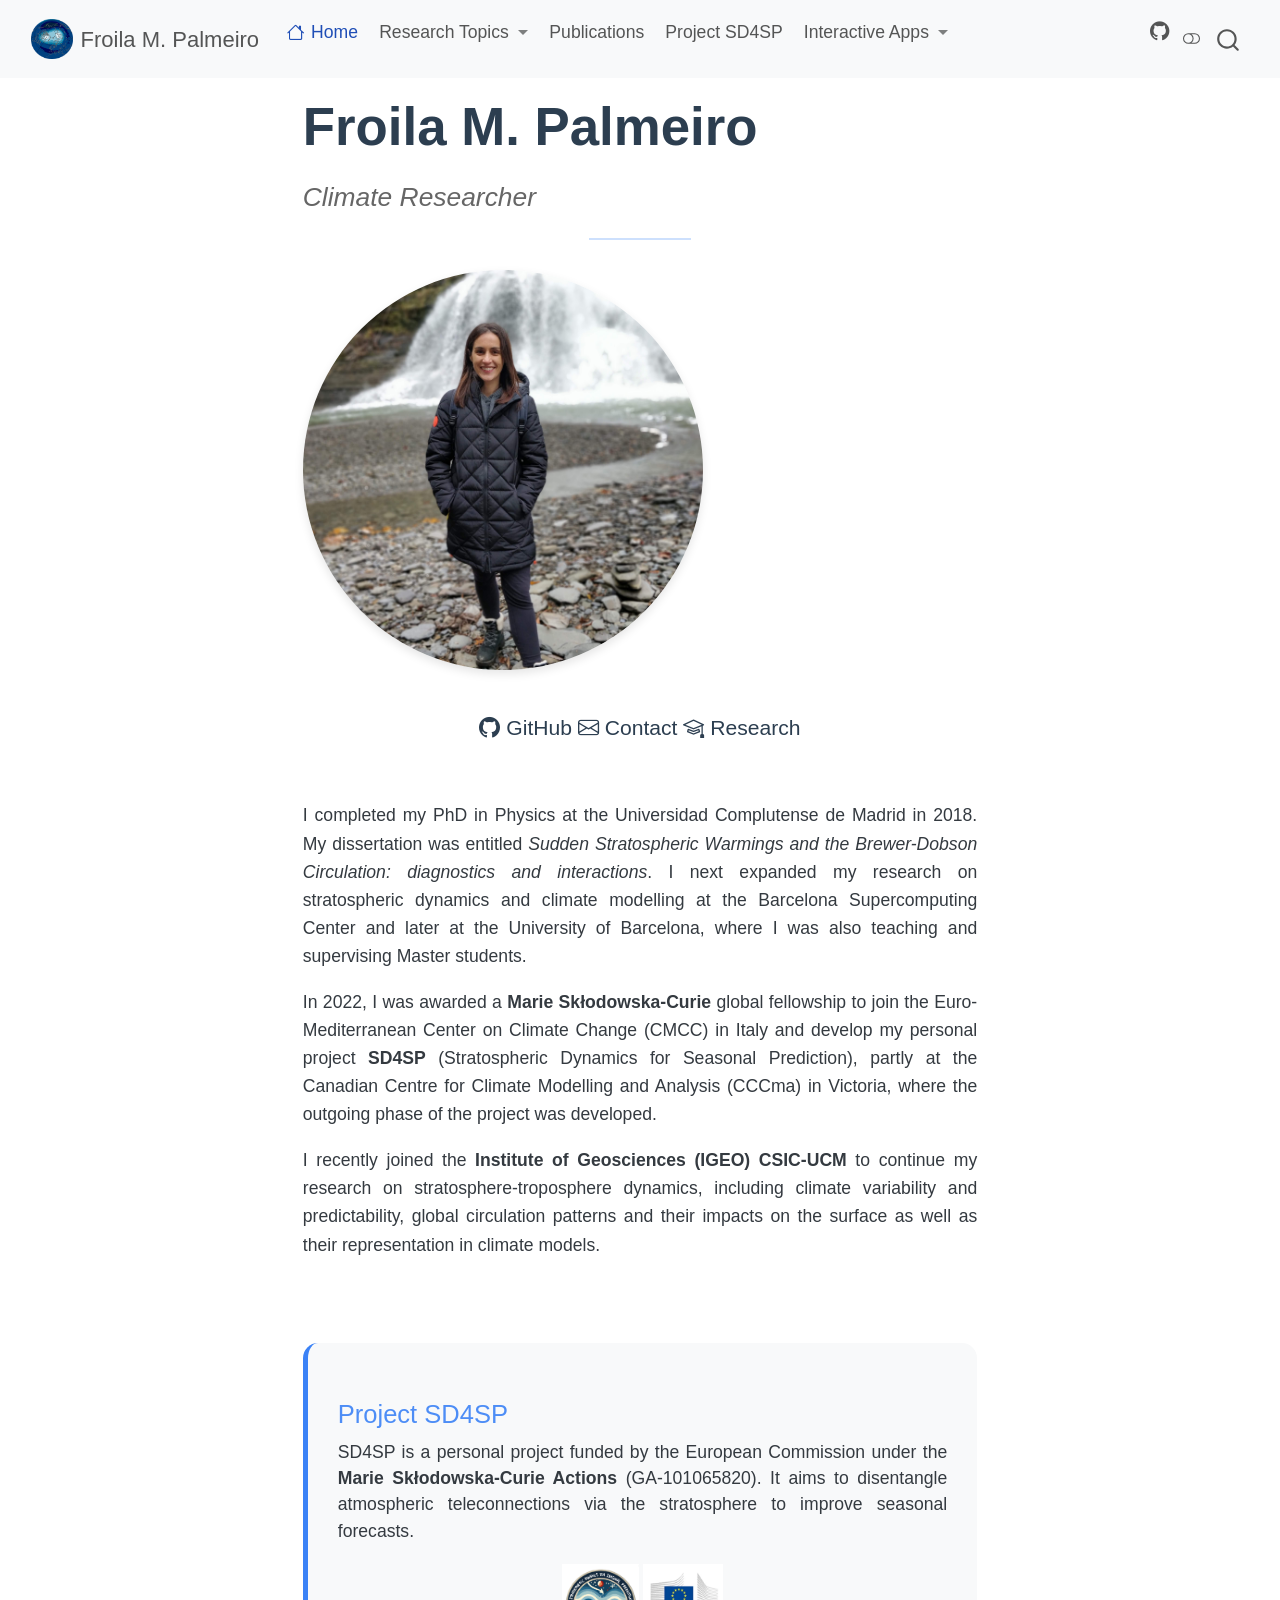
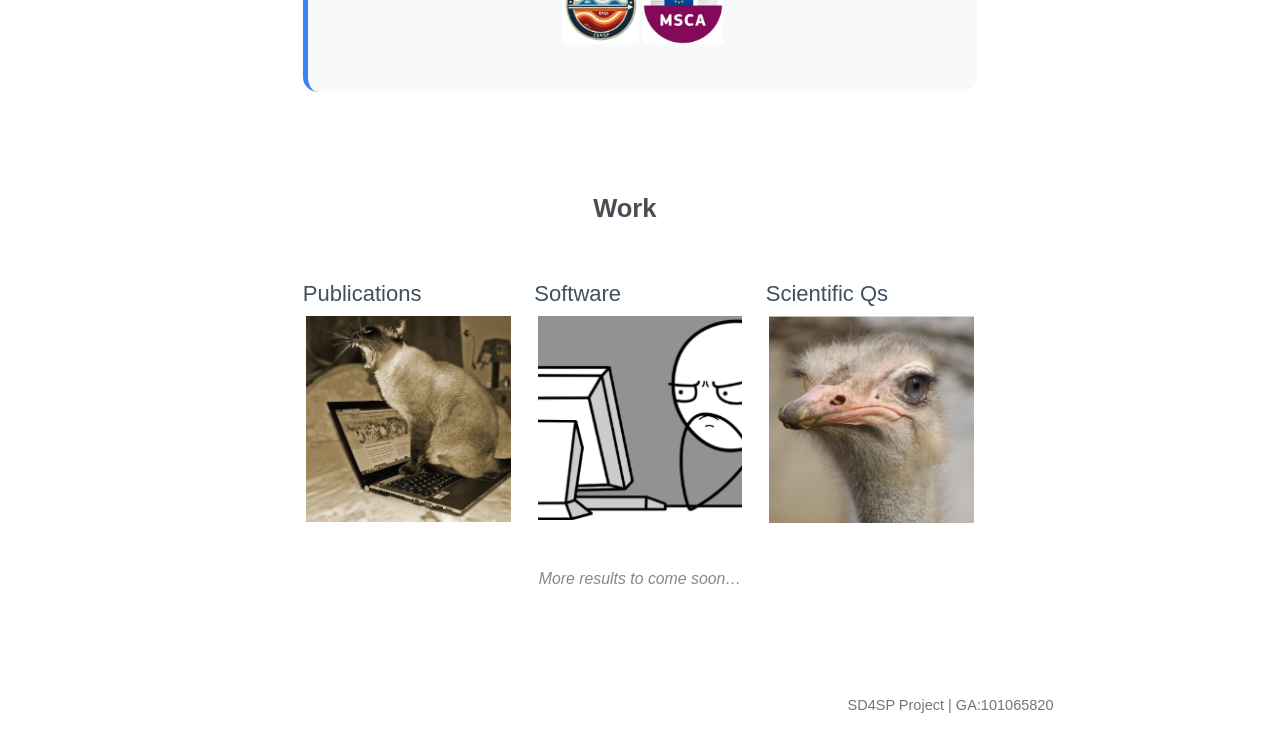
==== index.html @ 410af7b5 "Built site for gh-pages" ====
<!DOCTYPE html>
<html xmlns="http://www.w3.org/1999/xhtml" lang="en" xml:lang="en"><head>

<meta charset="utf-8">
<meta name="generator" content="quarto-1.9.38">

<meta name="viewport" content="width=device-width, initial-scale=1.0, user-scalable=yes">


<title>Froila M. Palmeiro</title>
<style>
/* Default styles provided by pandoc.
** See https://pandoc.org/MANUAL.html#variables-for-html for config info.
*/
code{white-space: pre-wrap;}
span.smallcaps{font-variant: small-caps;}
div.columns{display: flex; gap: min(4vw, 1.5em);}
div.column{flex: auto; overflow-x: auto;}
div.hanging-indent{margin-left: 1.5em; text-indent: -1.5em;}
ul.task-list{list-style: none;}
ul.task-list li input[type="checkbox"] {
  width: 0.8em;
  margin: 0 0.8em 0.2em -1em; /* quarto-specific, see https://github.com/quarto-dev/quarto-cli/issues/4556 */ 
  vertical-align: middle;
}
</style>


<script src="site_libs/quarto-nav/quarto-nav.js"></script>
<script src="site_libs/quarto-nav/headroom.min.js"></script>
<script src="site_libs/clipboard/clipboard.min.js"></script>
<script src="site_libs/quarto-search/autocomplete.umd.js"></script>
<script src="site_libs/quarto-search/fuse.min.js"></script>
<script src="site_libs/quarto-search/quarto-search.js"></script>
<meta name="quarto:offset" content="./">
<script src="site_libs/quarto-html/quarto.js" type="module"></script>
<script src="site_libs/quarto-html/tabsets/tabsets.js" type="module"></script>
<script src="site_libs/quarto-html/popper.min.js"></script>
<script src="site_libs/quarto-html/tippy.umd.min.js"></script>
<script src="site_libs/quarto-html/anchor.min.js"></script>
<link href="site_libs/quarto-html/tippy.css" rel="stylesheet">
<link href="site_libs/quarto-html/quarto-syntax-highlighting-15634bcf2e68342d4ad2dfa704d543f6.css" rel="stylesheet" class="quarto-color-scheme" id="quarto-text-highlighting-styles">
<link href="site_libs/quarto-html/quarto-syntax-highlighting-dark-0a6b7249c26820e032cb0bd839ff02b1.css" rel="stylesheet" class="quarto-color-scheme quarto-color-alternate" id="quarto-text-highlighting-styles">
<link href="site_libs/quarto-html/quarto-syntax-highlighting-15634bcf2e68342d4ad2dfa704d543f6.css" rel="stylesheet" class="quarto-color-scheme-extra" id="quarto-text-highlighting-styles">
<script src="site_libs/bootstrap/bootstrap.min.js"></script>
<link href="site_libs/bootstrap/bootstrap-icons.css" rel="stylesheet">
<link href="site_libs/bootstrap/bootstrap-0a70f3b49c31cb08801c06754d9631f3.min.css" rel="stylesheet" append-hash="true" class="quarto-color-scheme" id="quarto-bootstrap" data-mode="light">
<link href="site_libs/bootstrap/bootstrap-dark-a2f8dac74f9dfc78e15fa5d719e41140.min.css" rel="stylesheet" append-hash="true" class="quarto-color-scheme quarto-color-alternate" id="quarto-bootstrap" data-mode="dark">
<link href="site_libs/bootstrap/bootstrap-0a70f3b49c31cb08801c06754d9631f3.min.css" rel="stylesheet" append-hash="true" class="quarto-color-scheme-extra" id="quarto-bootstrap" data-mode="light">
<script id="quarto-search-options" type="application/json">{
  "location": "navbar",
  "copy-button": false,
  "collapse-after": 3,
  "panel-placement": "end",
  "type": "overlay",
  "limit": 50,
  "keyboard-shortcut": [
    "f",
    "/",
    "s"
  ],
  "show-item-context": false,
  "language": {
    "search-no-results-text": "No results",
    "search-matching-documents-text": "matching documents",
    "search-copy-link-title": "Copy link to search",
    "search-hide-matches-text": "Hide additional matches",
    "search-more-match-text": "more match in this document",
    "search-more-matches-text": "more matches in this document",
    "search-clear-button-title": "Clear",
    "search-text-placeholder": "",
    "search-detached-cancel-button-title": "Cancel",
    "search-submit-button-title": "Submit",
    "search-label": "Search"
  }
}</script>
<style>html{ scroll-behavior: smooth; }</style>


<link rel="stylesheet" href="styles.css">
</head>

<body class="floating nav-fixed quarto-light"><script id="quarto-html-before-body" type="application/javascript">
    const toggleBodyColorMode = (bsSheetEl) => {
      const mode = bsSheetEl.getAttribute("data-mode");
      const bodyEl = window.document.querySelector("body");
      if (mode === "dark") {
        bodyEl.classList.add("quarto-dark");
        bodyEl.classList.remove("quarto-light");
      } else {
        bodyEl.classList.add("quarto-light");
        bodyEl.classList.remove("quarto-dark");
      }
    }
    const toggleBodyColorPrimary = () => {
      const bsSheetEl = window.document.querySelector("link#quarto-bootstrap:not([rel=disabled-stylesheet])");
      if (bsSheetEl) {
        toggleBodyColorMode(bsSheetEl);
      }
    }
    const setColorSchemeToggle = (alternate) => {
      const toggles = window.document.querySelectorAll('.quarto-color-scheme-toggle');
      for (let i=0; i < toggles.length; i++) {
        const toggle = toggles[i];
        if (toggle) {
          if (alternate) {
            toggle.classList.add("alternate");
          } else {
            toggle.classList.remove("alternate");
          }
        }
      }
    };
    const toggleColorMode = (alternate) => {
      // Switch the stylesheets
      const primaryStylesheets = window.document.querySelectorAll('link.quarto-color-scheme:not(.quarto-color-alternate)');
      const alternateStylesheets = window.document.querySelectorAll('link.quarto-color-scheme.quarto-color-alternate');
      manageTransitions('#quarto-margin-sidebar .nav-link', false);
      if (alternate) {
        // note: dark is layered on light, we don't disable primary!
        enableStylesheet(alternateStylesheets);
        for (const sheetNode of alternateStylesheets) {
          if (sheetNode.id === "quarto-bootstrap") {
            toggleBodyColorMode(sheetNode);
          }
        }
      } else {
        disableStylesheet(alternateStylesheets);
        enableStylesheet(primaryStylesheets)
        toggleBodyColorPrimary();
      }
      manageTransitions('#quarto-margin-sidebar .nav-link', true);
      // Switch the toggles
      setColorSchemeToggle(alternate)
      // Hack to workaround the fact that safari doesn't
      // properly recolor the scrollbar when toggling (#1455)
      if (navigator.userAgent.indexOf('Safari') > 0 && navigator.userAgent.indexOf('Chrome') == -1) {
        manageTransitions("body", false);
        window.scrollTo(0, 1);
        setTimeout(() => {
          window.scrollTo(0, 0);
          manageTransitions("body", true);
        }, 40);
      }
    }
    const disableStylesheet = (stylesheets) => {
      for (let i=0; i < stylesheets.length; i++) {
        const stylesheet = stylesheets[i];
        stylesheet.rel = 'disabled-stylesheet';
      }
    }
    const enableStylesheet = (stylesheets) => {
      for (let i=0; i < stylesheets.length; i++) {
        const stylesheet = stylesheets[i];
        if(stylesheet.rel !== 'stylesheet') { // for Chrome, which will still FOUC without this check
          stylesheet.rel = 'stylesheet';
        }
      }
    }
    const manageTransitions = (selector, allowTransitions) => {
      const els = window.document.querySelectorAll(selector);
      for (let i=0; i < els.length; i++) {
        const el = els[i];
        if (allowTransitions) {
          el.classList.remove('notransition');
        } else {
          el.classList.add('notransition');
        }
      }
    }
    const isFileUrl = () => {
      return window.location.protocol === 'file:';
    }
    const hasAlternateSentinel = () => {
      let styleSentinel = getColorSchemeSentinel();
      if (styleSentinel !== null) {
        return styleSentinel === "alternate";
      } else {
        return false;
      }
    }
    const setStyleSentinel = (alternate) => {
      const value = alternate ? "alternate" : "default";
      if (!isFileUrl()) {
        window.localStorage.setItem("quarto-color-scheme", value);
      } else {
        localAlternateSentinel = value;
      }
    }
    const getColorSchemeSentinel = () => {
      if (!isFileUrl()) {
        const storageValue = window.localStorage.getItem("quarto-color-scheme");
        return storageValue != null ? storageValue : localAlternateSentinel;
      } else {
        return localAlternateSentinel;
      }
    }
    const toggleGiscusIfUsed = (isAlternate, darkModeDefault) => {
      const baseTheme = document.querySelector('#giscus-base-theme')?.value ?? 'light';
      const alternateTheme = document.querySelector('#giscus-alt-theme')?.value ?? 'dark';
      let newTheme = '';
      if(authorPrefersDark) {
        newTheme = isAlternate ? baseTheme : alternateTheme;
      } else {
        newTheme = isAlternate ? alternateTheme : baseTheme;
      }
      const changeGiscusTheme = () => {
        // From: https://github.com/giscus/giscus/issues/336
        const sendMessage = (message) => {
          const iframe = document.querySelector('iframe.giscus-frame');
          if (!iframe) return;
          iframe.contentWindow.postMessage({ giscus: message }, 'https://giscus.app');
        }
        sendMessage({
          setConfig: {
            theme: newTheme
          }
        });
      }
      const isGiscussLoaded = window.document.querySelector('iframe.giscus-frame') !== null;
      if (isGiscussLoaded) {
        changeGiscusTheme();
      }
    };
    const authorPrefersDark = false;
    const darkModeDefault = authorPrefersDark;
      document.querySelector('link#quarto-text-highlighting-styles.quarto-color-scheme-extra').rel = 'disabled-stylesheet';
      document.querySelector('link#quarto-bootstrap.quarto-color-scheme-extra').rel = 'disabled-stylesheet';
    let localAlternateSentinel = darkModeDefault ? 'alternate' : 'default';
    // Dark / light mode switch
    window.quartoToggleColorScheme = () => {
      // Read the current dark / light value
      let toAlternate = !hasAlternateSentinel();
      toggleColorMode(toAlternate);
      setStyleSentinel(toAlternate);
      toggleGiscusIfUsed(toAlternate, darkModeDefault);
      window.dispatchEvent(new Event('resize'));
    };
    // Switch to dark mode if need be
    if (hasAlternateSentinel()) {
      toggleColorMode(true);
    } else {
      toggleColorMode(false);
    }
  </script>

<div id="quarto-search-results"></div>
  <header id="quarto-header" class="headroom fixed-top">
    <nav class="navbar navbar-expand-lg " data-bs-theme="dark">
      <div class="navbar-container container-fluid">
      <div class="navbar-brand-container mx-auto">
    <a href="./index.html" class="navbar-brand navbar-brand-logo">
    <img src="./ssw.png" alt="" class="navbar-logo light-content">
    <img src="./ssw.png" alt="" class="navbar-logo dark-content">
    </a>
    <a class="navbar-brand" href="./index.html">
    <span class="navbar-title">Froila M. Palmeiro</span>
    </a>
  </div>
            <div id="quarto-search" class="" title="Search"></div>
          <button class="navbar-toggler" type="button" data-bs-toggle="collapse" data-bs-target="#navbarCollapse" aria-controls="navbarCollapse" role="menu" aria-expanded="false" aria-label="Toggle navigation" onclick="if (window.quartoToggleHeadroom) { window.quartoToggleHeadroom(); }">
  <span class="navbar-toggler-icon"></span>
</button>
          <div class="collapse navbar-collapse" id="navbarCollapse">
            <ul class="navbar-nav navbar-nav-scroll me-auto">
  <li class="nav-item">
    <a class="nav-link active" href="./index.html" aria-current="page"> <i class="bi bi-house" role="img">
</i> 
<span class="menu-text">Home</span></a>
  </li>  
  <li class="nav-item dropdown ">
    <a class="nav-link dropdown-toggle" href="#" id="nav-menu-research-topics" role="link" data-bs-toggle="dropdown" aria-expanded="false">
 <span class="menu-text">Research Topics</span>
    </a>
    <ul class="dropdown-menu" aria-labelledby="nav-menu-research-topics">    
        <li>
    <a class="dropdown-item" href="./stratospheric_variability.html">
 <span class="dropdown-text">Stratospheric Variability</span></a>
  </li>  
        <li>
    <a class="dropdown-item" href="./nae.html">
 <span class="dropdown-text">NAE</span></a>
  </li>  
        <li>
    <a class="dropdown-item" href="./enso.html">
 <span class="dropdown-text">ENSO</span></a>
  </li>  
        <li>
    <a class="dropdown-item" href="./app.html">
 <span class="dropdown-text">QBO</span></a>
  </li>  
    </ul>
  </li>
  <li class="nav-item">
    <a class="nav-link" href="./publications.html"> 
<span class="menu-text">Publications</span></a>
  </li>  
  <li class="nav-item">
    <a class="nav-link" href="./sd4sp_project.html"> 
<span class="menu-text">Project SD4SP</span></a>
  </li>  
  <li class="nav-item dropdown ">
    <a class="nav-link dropdown-toggle" href="#" id="nav-menu-interactive-apps" role="link" data-bs-toggle="dropdown" aria-expanded="false">
 <span class="menu-text">Interactive Apps</span>
    </a>
    <ul class="dropdown-menu" aria-labelledby="nav-menu-interactive-apps">    
        <li>
    <a class="dropdown-item" href="./ssw_app.html">
 <span class="dropdown-text">Extreme Stratospheric Events (SSWs &amp; SPVs)</span></a>
  </li>  
        <li>
    <a class="dropdown-item" href="./app.html">
 <span class="dropdown-text">QBO app</span></a>
  </li>  
        <li>
    <a class="dropdown-item" href="./enso.html">
 <span class="dropdown-text">ENSO</span></a>
  </li>  
    </ul>
  </li>
</ul>
            <ul class="navbar-nav navbar-nav-scroll ms-auto">
  <li class="nav-item compact">
    <a class="nav-link" href="https://github.com/Froila-science"> <i class="bi bi-github" role="img">
</i> 
<span class="menu-text"></span></a>
  </li>  
</ul>
          </div> <!-- /navcollapse -->
            <div class="quarto-navbar-tools">
  <a href="" class="quarto-color-scheme-toggle quarto-navigation-tool  px-1" onclick="window.quartoToggleColorScheme(); return false;" title="Toggle dark mode"><i class="bi"></i></a>
</div>
      </div> <!-- /container-fluid -->
    </nav>
</header>
<!-- content -->
<div id="quarto-content" class="quarto-container page-columns page-rows-contents page-layout-article page-navbar">
<!-- sidebar -->
  <nav id="quarto-sidebar" class="sidebar collapse collapse-horizontal quarto-sidebar-collapse-item sidebar-navigation floating overflow-auto">
    
</nav>
<div id="quarto-sidebar-glass" class="quarto-sidebar-collapse-item" data-bs-toggle="collapse" data-bs-target=".quarto-sidebar-collapse-item"></div>
<!-- margin-sidebar -->
    <div id="quarto-margin-sidebar" class="sidebar margin-sidebar zindex-bottom">
    </div>
<!-- main -->
<main class="content" id="quarto-document-content"><header id="title-block-header" class="quarto-title-block"><h1 style="font-size: 3em; font-weight: 700; color: #2c3e50; margin-bottom: 0;" class="title display-7">
Froila M. Palmeiro
</h1></header>





<div style="text-align: center; margin-bottom: 30px; margin-top: 20px;">

<p style="font-size: 1.5em; color: #666; font-style: italic;">
Climate Researcher
</p>
<hr style="width: 15%; margin: 20px auto; border: 1px solid #3b82f6;">
</div>
<div style="text-align: center; margin-bottom: 40px;">
<p><img src="IMG_20211114_130528_Bokeh.jpg" style="border-radius: 50%; box-shadow: 0 4px 10px rgba(0,0,0,0.1); margin-bottom: 25px; width: 400px; height: 400px; object-fit: cover;"></p>
<div style="display: flex; justify-content: center; gap: 30px; font-size: 1.2em;">
<p><a href="https://github.com/Froila-science" style="text-decoration: none; color: #2c3e50;"><i class="bi bi-github"></i> GitHub</a> <a href="mailto:froila.palmeiro@csic.es" style="text-decoration: none; color: #2c3e50;"><i class="bi bi-envelope"></i> Contact</a> <a href="./sd4sp_project.html" style="text-decoration: none; color: #2c3e50;"><i class="bi bi-mortarboard"></i> Research</a></p>
</div>
</div>
<div style="max-width: 800px; margin: 0 auto; text-align: justify; line-height: 1.6;">
<p>I completed my PhD in Physics at the Universidad Complutense de Madrid in 2018. My dissertation was entitled <em>Sudden Stratospheric Warmings and the Brewer-Dobson Circulation: diagnostics and interactions</em>. I next expanded my research on stratospheric dynamics and climate modelling at the Barcelona Supercomputing Center and later at the University of Barcelona, where I was also teaching and supervising Master students.</p>
<p>In 2022, I was awarded a <strong>Marie Skłodowska-Curie</strong> global fellowship to join the Euro-Mediterranean Center on Climate Change (CMCC) in Italy and develop my personal project <strong>SD4SP</strong> (Stratospheric Dynamics for Seasonal Prediction), partly at the Canadian Centre for Climate Modelling and Analysis (CCCma) in Victoria, where the outgoing phase of the project was developed.</p>
<p>I recently joined the <strong>Institute of Geosciences (IGEO) CSIC-UCM</strong> to continue my research on stratosphere-troposphere dynamics, including climate variability and predictability, global circulation patterns and their impacts on the surface as well as their representation in climate models.</p>
</div>
<p><br></p>
<section id="project-sd4sp" class="level3" style="max-width: 850px; margin: 40px auto; background-color: #f8f9fa; padding: 30px; border-radius: 15px; border-left: 5px solid #3b82f6;">
<h3 class="anchored" data-anchor-id="project-sd4sp"><a href="./sd4sp_project.html" style="text-decoration: none; color: #3b82f6;">Project SD4SP</a></h3>
<p>SD4SP is a personal project funded by the European Commission under the <strong>Marie Skłodowska-Curie Actions</strong> (GA-101065820). It aims to disentangle atmospheric teleconnections via the stratosphere to improve seasonal forecasts.</p>
<div style="display: flex; justify-content: center; gap: 30px; margin-top: 20px;">
<p><img src="sd4sp_logo_noback.png" height="80"> <img src="MSCA.png.webp" height="80"></p>
</div>
</section>
<p><br></p>
<section id="work" class="level3" style="text-align: center; margin-bottom: 30px;">
<h3 class="anchored" data-anchor-id="work">Work</h3>
</section>
<div class="quarto-layout-panel" data-layout-ncol="3">
<div class="quarto-layout-row">
<section id="publications" class="level4 quarto-layout-cell" style="flex-basis: 33.3%;justify-content: center;">
<h4 class="anchored" data-anchor-id="publications"><a href="./publications.html" style="text-decoration: none; color: #2c3e50;">Publications</a></h4>
<p><a href="./publications.html"><img src="publications.png" class="img-fluid"></a></p>
</section>
<section id="software" class="level4 quarto-layout-cell" style="flex-basis: 33.3%;justify-content: center;">
<h4 class="anchored" data-anchor-id="software"><a href="https://github.com/Froila-science" style="text-decoration: none; color: #2c3e50;">Software</a></h4>
<p><a href="https://github.com/Froila-science"><img src="software.png" class="img-fluid"></a></p>
</section>
<section id="scientific-qs" class="level4 quarto-layout-cell" style="flex-basis: 33.3%;justify-content: center;">
<h4 class="anchored" data-anchor-id="scientific-qs"><a href="./sd4sp_project.html" style="text-decoration: none; color: #2c3e50;">Scientific Qs</a></h4>
<p><a href="./sd4sp_project.html"><img src="scientific_questions.png" class="img-fluid"></a></p>
</section>
</div>
</div>
<p style="text-align: center; color: #888; font-style: italic; font-size: 0.9rem; margin-top: 40px;">
More results to come soon…
</p>


</main></div>

 <!-- /main -->
<script id="quarto-html-after-body" type="application/javascript">
  window.document.addEventListener("DOMContentLoaded", function (event) {
    // Ensure there is a toggle, if there isn't float one in the top right
    if (window.document.querySelector('.quarto-color-scheme-toggle') === null) {
      const a = window.document.createElement('a');
      a.classList.add('top-right');
      a.classList.add('quarto-color-scheme-toggle');
      a.href = "";
      a.onclick = function() { try { window.quartoToggleColorScheme(); } catch {} return false; };
      const i = window.document.createElement("i");
      i.classList.add('bi');
      a.appendChild(i);
      window.document.body.appendChild(a);
    }
    setColorSchemeToggle(hasAlternateSentinel())
    const icon = "";
    const anchorJS = new window.AnchorJS();
    anchorJS.options = {
      placement: 'right',
      icon: icon
    };
    anchorJS.add('.anchored');
    const isCodeAnnotation = (el) => {
      for (const clz of el.classList) {
        if (clz.startsWith('code-annotation-')) {                     
          return true;
        }
      }
      return false;
    }
    const onCopySuccess = function(e) {
      // button target
      const button = e.trigger;
      // don't keep focus
      button.blur();
      // flash "checked"
      button.classList.add('code-copy-button-checked');
      var currentTitle = button.getAttribute("title");
      button.setAttribute("title", "Copied!");
      let tooltip;
      if (window.bootstrap) {
        button.setAttribute("data-bs-toggle", "tooltip");
        button.setAttribute("data-bs-placement", "left");
        button.setAttribute("data-bs-title", "Copied!");
        tooltip = new bootstrap.Tooltip(button, 
          { trigger: "manual", 
            customClass: "code-copy-button-tooltip",
            offset: [0, -8]});
        tooltip.show();    
      }
      setTimeout(function() {
        if (tooltip) {
          tooltip.hide();
          button.removeAttribute("data-bs-title");
          button.removeAttribute("data-bs-toggle");
          button.removeAttribute("data-bs-placement");
        }
        button.setAttribute("title", currentTitle);
        button.classList.remove('code-copy-button-checked');
      }, 1000);
      // clear code selection
      e.clearSelection();
    }
    const getTextToCopy = function(trigger) {
      const outerScaffold = trigger.parentElement.cloneNode(true);
      const codeEl = outerScaffold.querySelector('code');
      for (const childEl of codeEl.children) {
        if (isCodeAnnotation(childEl)) {
          childEl.remove();
        }
      }
      return codeEl.innerText;
    }
    const clipboard = new window.ClipboardJS('.code-copy-button:not([data-in-quarto-modal])', {
      text: getTextToCopy
    });
    clipboard.on('success', onCopySuccess);
    if (window.document.getElementById('quarto-embedded-source-code-modal')) {
      const clipboardModal = new window.ClipboardJS('.code-copy-button[data-in-quarto-modal]', {
        text: getTextToCopy,
        container: window.document.getElementById('quarto-embedded-source-code-modal')
      });
      clipboardModal.on('success', onCopySuccess);
    }
      var localhostRegex = new RegExp(/^(?:http|https):\/\/localhost\:?[0-9]*\//);
      var mailtoRegex = new RegExp(/^mailto:/);
        var filterRegex = new RegExp("https:\/\/Froila-science\.github\.io\/");
      var isInternal = (href) => {
          return filterRegex.test(href) || localhostRegex.test(href) || mailtoRegex.test(href);
      }
      // Inspect non-navigation links and adorn them if external
     var links = window.document.querySelectorAll('a[href]:not(.nav-link):not(.navbar-brand):not(.toc-action):not(.sidebar-link):not(.sidebar-item-toggle):not(.pagination-link):not(.no-external):not([aria-hidden]):not(.dropdown-item):not(.quarto-navigation-tool):not(.about-link)');
      for (var i=0; i<links.length; i++) {
        const link = links[i];
        if (!isInternal(link.href)) {
          // undo the damage that might have been done by quarto-nav.js in the case of
          // links that we want to consider external
          if (link.dataset.originalHref !== undefined) {
            link.href = link.dataset.originalHref;
          }
        }
      }
    function tippyHover(el, contentFn, onTriggerFn, onUntriggerFn) {
      const config = {
        allowHTML: true,
        maxWidth: 500,
        delay: 100,
        arrow: false,
        appendTo: function(el) {
            return el.parentElement;
        },
        interactive: true,
        interactiveBorder: 10,
        theme: 'quarto',
        placement: 'bottom-start',
      };
      if (contentFn) {
        config.content = contentFn;
      }
      if (onTriggerFn) {
        config.onTrigger = onTriggerFn;
      }
      if (onUntriggerFn) {
        config.onUntrigger = onUntriggerFn;
      }
      window.tippy(el, config); 
    }
    const noterefs = window.document.querySelectorAll('a[role="doc-noteref"]');
    for (var i=0; i<noterefs.length; i++) {
      const ref = noterefs[i];
      tippyHover(ref, function() {
        // use id or data attribute instead here
        let href = ref.getAttribute('data-footnote-href') || ref.getAttribute('href');
        try { href = new URL(href).hash; } catch {}
        const id = href.replace(/^#\/?/, "");
        const note = window.document.getElementById(id);
        if (note) {
          return note.innerHTML;
        } else {
          return "";
        }
      });
    }
    const xrefs = window.document.querySelectorAll('a.quarto-xref');
    const processXRef = (id, note) => {
      // Strip column container classes
      const stripColumnClz = (el) => {
        el.classList.remove("page-full", "page-columns");
        if (el.children) {
          for (const child of el.children) {
            stripColumnClz(child);
          }
        }
      }
      stripColumnClz(note)
      if (id === null || id.startsWith('sec-')) {
        // Special case sections, only their first couple elements
        const container = document.createElement("div");
        if (note.children && note.children.length > 2) {
          container.appendChild(note.children[0].cloneNode(true));
          for (let i = 1; i < note.children.length; i++) {
            const child = note.children[i];
            if (child.tagName === "P" && child.innerText === "") {
              continue;
            } else {
              container.appendChild(child.cloneNode(true));
              break;
            }
          }
          if (window.Quarto?.typesetMath) {
            window.Quarto.typesetMath(container);
          }
          return container.innerHTML
        } else {
          if (window.Quarto?.typesetMath) {
            window.Quarto.typesetMath(note);
          }
          return note.innerHTML;
        }
      } else {
        // Remove any anchor links if they are present
        const anchorLink = note.querySelector('a.anchorjs-link');
        if (anchorLink) {
          anchorLink.remove();
        }
        if (window.Quarto?.typesetMath) {
          window.Quarto.typesetMath(note);
        }
        if (note.classList.contains("callout")) {
          return note.outerHTML;
        } else {
          return note.innerHTML;
        }
      }
    }
    for (var i=0; i<xrefs.length; i++) {
      const xref = xrefs[i];
      tippyHover(xref, undefined, function(instance) {
        instance.disable();
        let url = xref.getAttribute('href');
        let hash = undefined; 
        if (url.startsWith('#')) {
          hash = url;
        } else {
          try { hash = new URL(url).hash; } catch {}
        }
        if (hash) {
          const id = hash.replace(/^#\/?/, "");
          const note = window.document.getElementById(id);
          if (note !== null) {
            try {
              const html = processXRef(id, note.cloneNode(true));
              instance.setContent(html);
            } finally {
              instance.enable();
              instance.show();
            }
          } else {
            // See if we can fetch this
            fetch(url.split('#')[0])
            .then(res => res.text())
            .then(html => {
              const parser = new DOMParser();
              const htmlDoc = parser.parseFromString(html, "text/html");
              const note = htmlDoc.getElementById(id);
              if (note !== null) {
                const html = processXRef(id, note);
                instance.setContent(html);
              } 
            }).finally(() => {
              instance.enable();
              instance.show();
            });
          }
        } else {
          // See if we can fetch a full url (with no hash to target)
          // This is a special case and we should probably do some content thinning / targeting
          fetch(url)
          .then(res => res.text())
          .then(html => {
            const parser = new DOMParser();
            const htmlDoc = parser.parseFromString(html, "text/html");
            const note = htmlDoc.querySelector('main.content');
            if (note !== null) {
              // This should only happen for chapter cross references
              // (since there is no id in the URL)
              // remove the first header
              if (note.children.length > 0 && note.children[0].tagName === "HEADER") {
                note.children[0].remove();
              }
              const html = processXRef(null, note);
              instance.setContent(html);
            } 
          }).finally(() => {
            instance.enable();
            instance.show();
          });
        }
      }, function(instance) {
      });
    }
        let selectedAnnoteEl;
        const selectorForAnnotation = ( cell, annotation) => {
          let cellAttr = 'data-code-cell="' + cell + '"';
          let lineAttr = 'data-code-annotation="' +  annotation + '"';
          const selector = 'span[' + cellAttr + '][' + lineAttr + ']';
          return selector;
        }
        const selectCodeLines = (annoteEl) => {
          const doc = window.document;
          const targetCell = annoteEl.getAttribute("data-target-cell");
          const targetAnnotation = annoteEl.getAttribute("data-target-annotation");
          const annoteSpan = window.document.querySelector(selectorForAnnotation(targetCell, targetAnnotation));
          const lines = annoteSpan.getAttribute("data-code-lines").split(",");
          const lineIds = lines.map((line) => {
            return targetCell + "-" + line;
          })
          let top = null;
          let height = null;
          let parent = null;
          if (lineIds.length > 0) {
              //compute the position of the single el (top and bottom and make a div)
              const el = window.document.getElementById(lineIds[0]);
              top = el.offsetTop;
              height = el.offsetHeight;
              parent = el.parentElement.parentElement;
            if (lineIds.length > 1) {
              const lastEl = window.document.getElementById(lineIds[lineIds.length - 1]);
              const bottom = lastEl.offsetTop + lastEl.offsetHeight;
              height = bottom - top;
            }
            if (top !== null && height !== null && parent !== null) {
              // cook up a div (if necessary) and position it 
              let div = window.document.getElementById("code-annotation-line-highlight");
              if (div === null) {
                div = window.document.createElement("div");
                div.setAttribute("id", "code-annotation-line-highlight");
                div.style.position = 'absolute';
                parent.appendChild(div);
              }
              div.style.top = top - 2 + "px";
              div.style.height = height + 4 + "px";
              div.style.left = 0;
              let gutterDiv = window.document.getElementById("code-annotation-line-highlight-gutter");
              if (gutterDiv === null) {
                gutterDiv = window.document.createElement("div");
                gutterDiv.setAttribute("id", "code-annotation-line-highlight-gutter");
                gutterDiv.style.position = 'absolute';
                const codeCell = window.document.getElementById(targetCell);
                const gutter = codeCell.querySelector('.code-annotation-gutter');
                gutter.appendChild(gutterDiv);
              }
              gutterDiv.style.top = top - 2 + "px";
              gutterDiv.style.height = height + 4 + "px";
            }
            selectedAnnoteEl = annoteEl;
          }
        };
        const unselectCodeLines = () => {
          const elementsIds = ["code-annotation-line-highlight", "code-annotation-line-highlight-gutter"];
          elementsIds.forEach((elId) => {
            const div = window.document.getElementById(elId);
            if (div) {
              div.remove();
            }
          });
          selectedAnnoteEl = undefined;
        };
          // Handle positioning of the toggle
      window.addEventListener(
        "resize",
        throttle(() => {
          elRect = undefined;
          if (selectedAnnoteEl) {
            selectCodeLines(selectedAnnoteEl);
          }
        }, 10)
      );
      function throttle(fn, ms) {
      let throttle = false;
      let timer;
        return (...args) => {
          if(!throttle) { // first call gets through
              fn.apply(this, args);
              throttle = true;
          } else { // all the others get throttled
              if(timer) clearTimeout(timer); // cancel #2
              timer = setTimeout(() => {
                fn.apply(this, args);
                timer = throttle = false;
              }, ms);
          }
        };
      }
        // Attach click handler to the DT
        const annoteDls = window.document.querySelectorAll('dt[data-target-cell]');
        for (const annoteDlNode of annoteDls) {
          annoteDlNode.addEventListener('click', (event) => {
            const clickedEl = event.target;
            if (clickedEl !== selectedAnnoteEl) {
              unselectCodeLines();
              const activeEl = window.document.querySelector('dt[data-target-cell].code-annotation-active');
              if (activeEl) {
                activeEl.classList.remove('code-annotation-active');
              }
              selectCodeLines(clickedEl);
              clickedEl.classList.add('code-annotation-active');
            } else {
              // Unselect the line
              unselectCodeLines();
              clickedEl.classList.remove('code-annotation-active');
            }
          });
        }
    const findCites = (el) => {
      const parentEl = el.parentElement;
      if (parentEl) {
        const cites = parentEl.dataset.cites;
        if (cites) {
          return {
            el,
            cites: cites.split(' ')
          };
        } else {
          return findCites(el.parentElement)
        }
      } else {
        return undefined;
      }
    };
    var bibliorefs = window.document.querySelectorAll('a[role="doc-biblioref"]');
    for (var i=0; i<bibliorefs.length; i++) {
      const ref = bibliorefs[i];
      const citeInfo = findCites(ref);
      if (citeInfo) {
        tippyHover(citeInfo.el, function() {
          var popup = window.document.createElement('div');
          citeInfo.cites.forEach(function(cite) {
            var citeDiv = window.document.createElement('div');
            citeDiv.classList.add('hanging-indent');
            citeDiv.classList.add('csl-entry');
            var biblioDiv = window.document.getElementById('ref-' + cite);
            if (biblioDiv) {
              citeDiv.innerHTML = biblioDiv.innerHTML;
            }
            popup.appendChild(citeDiv);
          });
          return popup.innerHTML;
        });
      }
    }
  });
  </script>
 <!-- /content -->
<footer class="footer">
  <div class="nav-footer">
    <div class="nav-footer-left">
<div id="google_translate_element">

</div>
<script type="text/javascript">
  function googleTranslateElementInit() {
    new google.translate.TranslateElement({
      pageLanguage: 'en', 
      includedLanguages: 'es,en,it,ca', 
      layout: google.translate.TranslateElement.InlineLayout.SIMPLE
    }, 'google_translate_element');
  }
</script>
<script type="text/javascript" src="//translate.google.com/translate_a/element.js?cb=googleTranslateElementInit"></script>
</div>   
    <div class="nav-footer-center">
      &nbsp;
    </div>
    <div class="nav-footer-right">
<p>SD4SP Project | GA:101065820</p>
</div>
  </div>
</footer>




<script src="site_libs/quarto-html/zenscroll-min.js"></script>
</body></html>
---- site_libs/quarto-html/tippy.css ----
.tippy-box[data-animation=fade][data-state=hidden]{opacity:0}[data-tippy-root]{max-width:calc(100vw - 10px)}.tippy-box{position:relative;background-color:#333;color:#fff;border-radius:4px;font-size:14px;line-height:1.4;white-space:normal;outline:0;transition-property:transform,visibility,opacity}.tippy-box[data-placement^=top]>.tippy-arrow{bottom:0}.tippy-box[data-placement^=top]>.tippy-arrow:before{bottom:-7px;left:0;border-width:8px 8px 0;border-top-color:initial;transform-origin:center top}.tippy-box[data-placement^=bottom]>.tippy-arrow{top:0}.tippy-box[data-placement^=bottom]>.tippy-arrow:before{top:-7px;left:0;border-width:0 8px 8px;border-bottom-color:initial;transform-origin:center bottom}.tippy-box[data-placement^=left]>.tippy-arrow{right:0}.tippy-box[data-placement^=left]>.tippy-arrow:before{border-width:8px 0 8px 8px;border-left-color:initial;right:-7px;transform-origin:center left}.tippy-box[data-placement^=right]>.tippy-arrow{left:0}.tippy-box[data-placement^=right]>.tippy-arrow:before{left:-7px;border-width:8px 8px 8px 0;border-right-color:initial;transform-origin:center right}.tippy-box[data-inertia][data-state=visible]{transition-timing-function:cubic-bezier(.54,1.5,.38,1.11)}.tippy-arrow{width:16px;height:16px;color:#333}.tippy-arrow:before{content:"";position:absolute;border-color:transparent;border-style:solid}.tippy-content{position:relative;padding:5px 9px;z-index:1}
---- site_libs/quarto-html/quarto-syntax-highlighting-15634bcf2e68342d4ad2dfa704d543f6.css ----
/* quarto syntax highlight colors */
:root {
  --quarto-hl-ot-color: #003B4F;
  --quarto-hl-at-color: #657422;
  --quarto-hl-ss-color: #20794D;
  --quarto-hl-an-color: #5E5E5E;
  --quarto-hl-fu-color: #4758AB;
  --quarto-hl-st-color: #20794D;
  --quarto-hl-cf-color: #003B4F;
  --quarto-hl-op-color: #5E5E5E;
  --quarto-hl-er-color: #AD0000;
  --quarto-hl-bn-color: #AD0000;
  --quarto-hl-al-color: #AD0000;
  --quarto-hl-va-color: #111111;
  --quarto-hl-bu-color: inherit;
  --quarto-hl-ex-color: inherit;
  --quarto-hl-pp-color: #AD0000;
  --quarto-hl-in-color: #5E5E5E;
  --quarto-hl-vs-color: #20794D;
  --quarto-hl-wa-color: #5E5E5E;
  --quarto-hl-do-color: #5E5E5E;
  --quarto-hl-im-color: #00769E;
  --quarto-hl-ch-color: #20794D;
  --quarto-hl-dt-color: #AD0000;
  --quarto-hl-fl-color: #AD0000;
  --quarto-hl-co-color: #5E5E5E;
  --quarto-hl-cv-color: #5E5E5E;
  --quarto-hl-cn-color: #8f5902;
  --quarto-hl-sc-color: #5E5E5E;
  --quarto-hl-dv-color: #AD0000;
  --quarto-hl-kw-color: #003B4F;
}

/* other quarto variables */
:root {
  --quarto-font-monospace: SFMono-Regular, Menlo, Monaco, Consolas, "Liberation Mono", "Courier New", monospace;
}

/* syntax highlight based on Pandoc's rules */
pre > code.sourceCode > span {
  color: #003B4F;
}

code.sourceCode > span {
  color: #003B4F;
}

div.sourceCode,
div.sourceCode pre.sourceCode {
  color: #003B4F;
}

/* Normal */
code span {
  color: #003B4F;
}

/* Alert */
code span.al {
  color: #AD0000;
  font-style: inherit;
}

/* Annotation */
code span.an {
  color: #5E5E5E;
  font-style: inherit;
}

/* Attribute */
code span.at {
  color: #657422;
  font-style: inherit;
}

/* BaseN */
code span.bn {
  color: #AD0000;
  font-style: inherit;
}

/* BuiltIn */
code span.bu {
  font-style: inherit;
}

/* ControlFlow */
code span.cf {
  color: #003B4F;
  font-weight: bold;
  font-style: inherit;
}

/* Char */
code span.ch {
  color: #20794D;
  font-style: inherit;
}

/* Constant */
code span.cn {
  color: #8f5902;
  font-style: inherit;
}

/* Comment */
code span.co {
  color: #5E5E5E;
  font-style: inherit;
}

/* CommentVar */
code span.cv {
  color: #5E5E5E;
  font-style: italic;
}

/* Documentation */
code span.do {
  color: #5E5E5E;
  font-style: italic;
}

/* DataType */
code span.dt {
  color: #AD0000;
  font-style: inherit;
}

/* DecVal */
code span.dv {
  color: #AD0000;
  font-style: inherit;
}

/* Error */
code span.er {
  color: #AD0000;
  font-style: inherit;
}

/* Extension */
code span.ex {
  font-style: inherit;
}

/* Float */
code span.fl {
  color: #AD0000;
  font-style: inherit;
}

/* Function */
code span.fu {
  color: #4758AB;
  font-style: inherit;
}

/* Import */
code span.im {
  color: #00769E;
  font-style: inherit;
}

/* Information */
code span.in {
  color: #5E5E5E;
  font-style: inherit;
}

/* Keyword */
code span.kw {
  color: #003B4F;
  font-weight: bold;
  font-style: inherit;
}

/* Operator */
code span.op {
  color: #5E5E5E;
  font-style: inherit;
}

/* Other */
code span.ot {
  color: #003B4F;
  font-style: inherit;
}

/* Preprocessor */
code span.pp {
  color: #AD0000;
  font-style: inherit;
}

/* SpecialChar */
code span.sc {
  color: #5E5E5E;
  font-style: inherit;
}

/* SpecialString */
code span.ss {
  color: #20794D;
  font-style: inherit;
}

/* String */
code span.st {
  color: #20794D;
  font-style: inherit;
}

/* Variable */
code span.va {
  color: #111111;
  font-style: inherit;
}

/* VerbatimString */
code span.vs {
  color: #20794D;
  font-style: inherit;
}

/* Warning */
code span.wa {
  color: #5E5E5E;
  font-style: italic;
}

.prevent-inlining {
  content: "</";
}

/*# sourceMappingURL=f23921c56f73e400b49028c9186a1aa0.css.map */
---- site_libs/quarto-html/quarto-syntax-highlighting-dark-0a6b7249c26820e032cb0bd839ff02b1.css ----
/* quarto syntax highlight colors */
:root {
  --quarto-hl-al-color: #f07178;
  --quarto-hl-an-color: #d4d0ab;
  --quarto-hl-at-color: #00e0e0;
  --quarto-hl-bn-color: #d4d0ab;
  --quarto-hl-bu-color: #abe338;
  --quarto-hl-ch-color: #abe338;
  --quarto-hl-co-color: #f8f8f2;
  --quarto-hl-cv-color: #ffd700;
  --quarto-hl-cn-color: #ffd700;
  --quarto-hl-cf-color: #ffa07a;
  --quarto-hl-dt-color: #ffa07a;
  --quarto-hl-dv-color: #d4d0ab;
  --quarto-hl-do-color: #f8f8f2;
  --quarto-hl-er-color: #f07178;
  --quarto-hl-ex-color: #00e0e0;
  --quarto-hl-fl-color: #d4d0ab;
  --quarto-hl-fu-color: #ffa07a;
  --quarto-hl-im-color: #abe338;
  --quarto-hl-in-color: #d4d0ab;
  --quarto-hl-kw-color: #ffa07a;
  --quarto-hl-op-color: #ffa07a;
  --quarto-hl-ot-color: #00e0e0;
  --quarto-hl-pp-color: #dcc6e0;
  --quarto-hl-re-color: #00e0e0;
  --quarto-hl-sc-color: #abe338;
  --quarto-hl-ss-color: #abe338;
  --quarto-hl-st-color: #abe338;
  --quarto-hl-va-color: #00e0e0;
  --quarto-hl-vs-color: #abe338;
  --quarto-hl-wa-color: #dcc6e0;
}

/* other quarto variables */
:root {
  --quarto-font-monospace: SFMono-Regular, Menlo, Monaco, Consolas, "Liberation Mono", "Courier New", monospace;
}

/* syntax highlight based on Pandoc's rules */
pre > code.sourceCode > span {
  color: #f8f8f2;
}

code.sourceCode > span {
  color: #f8f8f2;
}

div.sourceCode,
div.sourceCode pre.sourceCode {
  color: #f8f8f2;
}

/* Normal */
code span {
  color: #f8f8f2;
}

/* Alert */
code span.al {
  color: #f07178;
}

/* Annotation */
code span.an {
  color: #d4d0ab;
}

/* Attribute */
code span.at {
  color: #00e0e0;
}

/* BaseN */
code span.bn {
  color: #d4d0ab;
}

/* BuiltIn */
code span.bu {
  color: #abe338;
}

/* ControlFlow */
code span.cf {
  font-weight: bold;
  color: #ffa07a;
}

/* Char */
code span.ch {
  color: #abe338;
}

/* Constant */
code span.cn {
  color: #ffd700;
}

/* Comment */
code span.co {
  font-style: italic;
  color: #f8f8f2;
}

/* CommentVar */
code span.cv {
  color: #ffd700;
}

/* Documentation */
code span.do {
  color: #f8f8f2;
}

/* DataType */
code span.dt {
  color: #ffa07a;
}

/* DecVal */
code span.dv {
  color: #d4d0ab;
}

/* Error */
code span.er {
  color: #f07178;
  text-decoration: underline;
}

/* Extension */
code span.ex {
  font-weight: bold;
  color: #00e0e0;
}

/* Float */
code span.fl {
  color: #d4d0ab;
}

/* Function */
code span.fu {
  color: #ffa07a;
}

/* Import */
code span.im {
  color: #abe338;
}

/* Information */
code span.in {
  color: #d4d0ab;
}

/* Keyword */
code span.kw {
  font-weight: bold;
  color: #ffa07a;
}

/* Operator */
code span.op {
  color: #ffa07a;
}

/* Other */
code span.ot {
  color: #00e0e0;
}

/* Preprocessor */
code span.pp {
  color: #dcc6e0;
}

/* RegionMarker */
code span.re {
  background-color: #f8f8f2;
  color: #00e0e0;
}

/* SpecialChar */
code span.sc {
  color: #abe338;
}

/* SpecialString */
code span.ss {
  color: #abe338;
}

/* String */
code span.st {
  color: #abe338;
}

/* Variable */
code span.va {
  color: #00e0e0;
}

/* VerbatimString */
code span.vs {
  color: #abe338;
}

/* Warning */
code span.wa {
  color: #dcc6e0;
}

.prevent-inlining {
  content: "</";
}

/*# sourceMappingURL=175367c052bafc98bd680af3479823f0.css.map */
---- site_libs/quarto-html/quarto-syntax-highlighting-15634bcf2e68342d4ad2dfa704d543f6.css ----
/* quarto syntax highlight colors */
:root {
  --quarto-hl-ot-color: #003B4F;
  --quarto-hl-at-color: #657422;
  --quarto-hl-ss-color: #20794D;
  --quarto-hl-an-color: #5E5E5E;
  --quarto-hl-fu-color: #4758AB;
  --quarto-hl-st-color: #20794D;
  --quarto-hl-cf-color: #003B4F;
  --quarto-hl-op-color: #5E5E5E;
  --quarto-hl-er-color: #AD0000;
  --quarto-hl-bn-color: #AD0000;
  --quarto-hl-al-color: #AD0000;
  --quarto-hl-va-color: #111111;
  --quarto-hl-bu-color: inherit;
  --quarto-hl-ex-color: inherit;
  --quarto-hl-pp-color: #AD0000;
  --quarto-hl-in-color: #5E5E5E;
  --quarto-hl-vs-color: #20794D;
  --quarto-hl-wa-color: #5E5E5E;
  --quarto-hl-do-color: #5E5E5E;
  --quarto-hl-im-color: #00769E;
  --quarto-hl-ch-color: #20794D;
  --quarto-hl-dt-color: #AD0000;
  --quarto-hl-fl-color: #AD0000;
  --quarto-hl-co-color: #5E5E5E;
  --quarto-hl-cv-color: #5E5E5E;
  --quarto-hl-cn-color: #8f5902;
  --quarto-hl-sc-color: #5E5E5E;
  --quarto-hl-dv-color: #AD0000;
  --quarto-hl-kw-color: #003B4F;
}

/* other quarto variables */
:root {
  --quarto-font-monospace: SFMono-Regular, Menlo, Monaco, Consolas, "Liberation Mono", "Courier New", monospace;
}

/* syntax highlight based on Pandoc's rules */
pre > code.sourceCode > span {
  color: #003B4F;
}

code.sourceCode > span {
  color: #003B4F;
}

div.sourceCode,
div.sourceCode pre.sourceCode {
  color: #003B4F;
}

/* Normal */
code span {
  color: #003B4F;
}

/* Alert */
code span.al {
  color: #AD0000;
  font-style: inherit;
}

/* Annotation */
code span.an {
  color: #5E5E5E;
  font-style: inherit;
}

/* Attribute */
code span.at {
  color: #657422;
  font-style: inherit;
}

/* BaseN */
code span.bn {
  color: #AD0000;
  font-style: inherit;
}

/* BuiltIn */
code span.bu {
  font-style: inherit;
}

/* ControlFlow */
code span.cf {
  color: #003B4F;
  font-weight: bold;
  font-style: inherit;
}

/* Char */
code span.ch {
  color: #20794D;
  font-style: inherit;
}

/* Constant */
code span.cn {
  color: #8f5902;
  font-style: inherit;
}

/* Comment */
code span.co {
  color: #5E5E5E;
  font-style: inherit;
}

/* CommentVar */
code span.cv {
  color: #5E5E5E;
  font-style: italic;
}

/* Documentation */
code span.do {
  color: #5E5E5E;
  font-style: italic;
}

/* DataType */
code span.dt {
  color: #AD0000;
  font-style: inherit;
}

/* DecVal */
code span.dv {
  color: #AD0000;
  font-style: inherit;
}

/* Error */
code span.er {
  color: #AD0000;
  font-style: inherit;
}

/* Extension */
code span.ex {
  font-style: inherit;
}

/* Float */
code span.fl {
  color: #AD0000;
  font-style: inherit;
}

/* Function */
code span.fu {
  color: #4758AB;
  font-style: inherit;
}

/* Import */
code span.im {
  color: #00769E;
  font-style: inherit;
}

/* Information */
code span.in {
  color: #5E5E5E;
  font-style: inherit;
}

/* Keyword */
code span.kw {
  color: #003B4F;
  font-weight: bold;
  font-style: inherit;
}

/* Operator */
code span.op {
  color: #5E5E5E;
  font-style: inherit;
}

/* Other */
code span.ot {
  color: #003B4F;
  font-style: inherit;
}

/* Preprocessor */
code span.pp {
  color: #AD0000;
  font-style: inherit;
}

/* SpecialChar */
code span.sc {
  color: #5E5E5E;
  font-style: inherit;
}

/* SpecialString */
code span.ss {
  color: #20794D;
  font-style: inherit;
}

/* String */
code span.st {
  color: #20794D;
  font-style: inherit;
}

/* Variable */
code span.va {
  color: #111111;
  font-style: inherit;
}

/* VerbatimString */
code span.vs {
  color: #20794D;
  font-style: inherit;
}

/* Warning */
code span.wa {
  color: #5E5E5E;
  font-style: italic;
}

.prevent-inlining {
  content: "</";
}

/*# sourceMappingURL=f23921c56f73e400b49028c9186a1aa0.css.map */
---- styles.css ----
/* ---justify --- */
p {
  text-align: justify;
}

/* specific styles */
.about-contents {
  text-align: justify;
}

/* --- style --- */
.navbar {
  padding-top: 0.5rem;
  padding-bottom: 0.5rem;
}

/* not gigant */
.navbar-brand img {
  max-height: 40px; 
  width: auto;
}

/* --- nicer --- */
body {
  font-family: 'Segoe UI', Tahoma, Geneva, Verdana, sans-serif;
}

/* link color */
a:hover {
  text-decoration: underline;
  color: #0056b3;
}

/* publications style */
ul li {
  margin-bottom: 0.8rem; /* space between papers */
}

/* --- adjust for index (TOC) --- */
#quarto-margin-sidebar {
  padding-right: 20px;
}
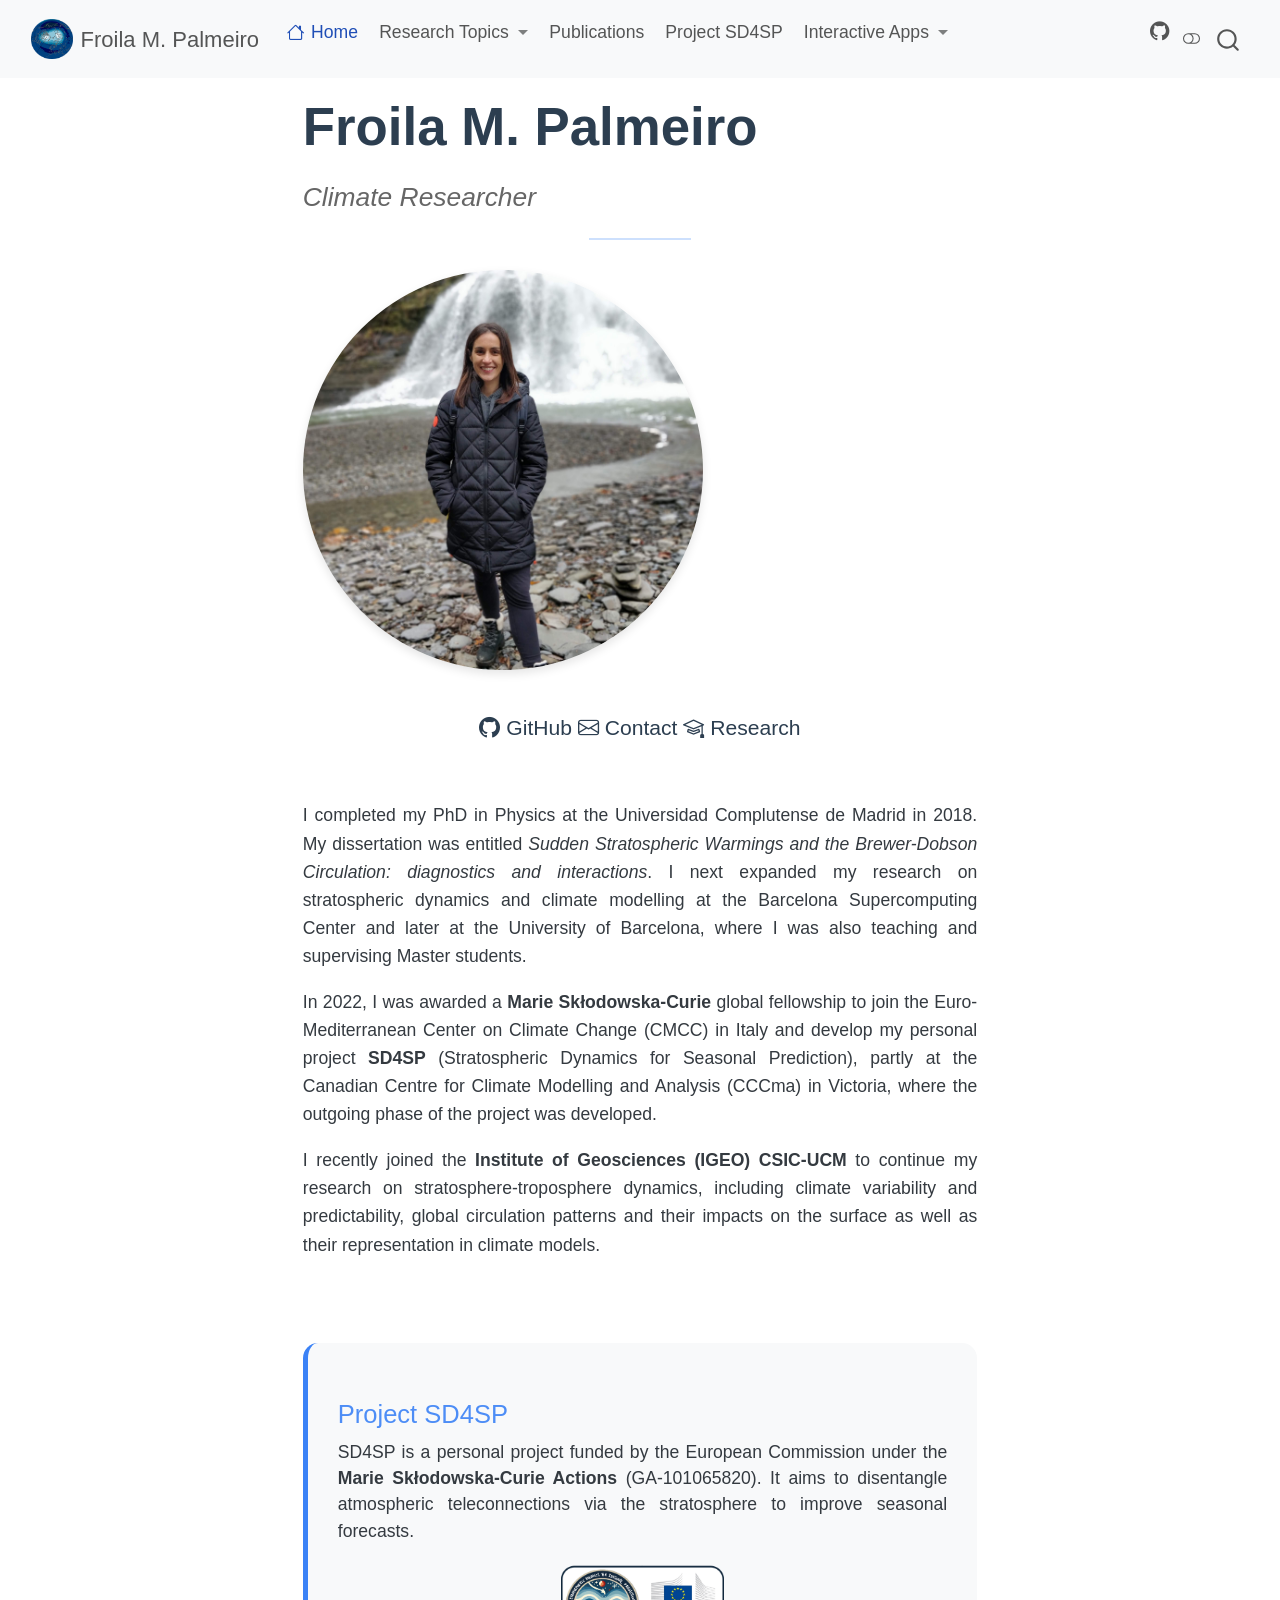
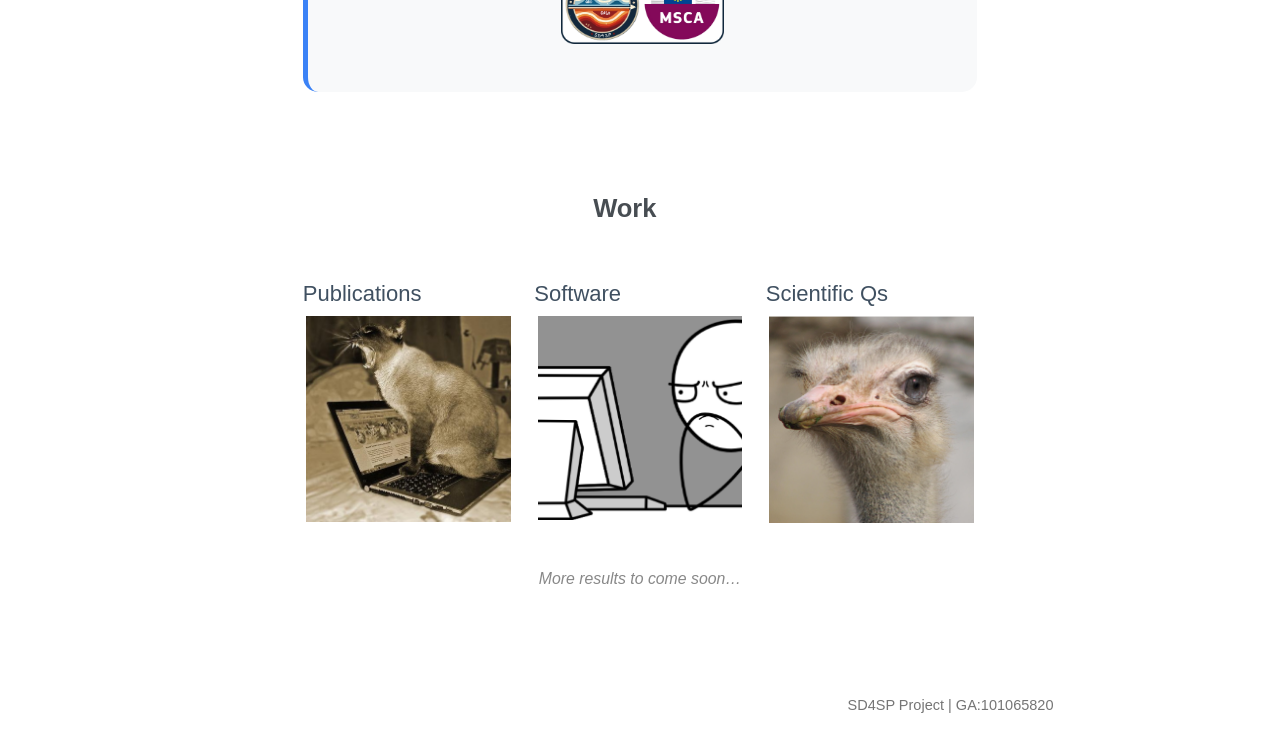
==== commit 56667479: "Built site for gh-pages" ====
--- a/index.html
+++ b/index.html
@@ -375,7 +375,7 @@
 <h3 class="anchored" data-anchor-id="project-sd4sp"><a href="./sd4sp_project.html" style="text-decoration: none; color: #3b82f6;">Project SD4SP</a></h3>
 <p>SD4SP is a personal project funded by the European Commission under the <strong>Marie Skłodowska-Curie Actions</strong> (GA-101065820). It aims to disentangle atmospheric teleconnections via the stratosphere to improve seasonal forecasts.</p>
 <div style="display: flex; justify-content: center; gap: 30px; margin-top: 20px;">
-<p><img src="sd4sp_logo_noback.png" height="80"> <img src="MSCA.png.webp" height="80"></p>
+<p><img src="logo_combined_hor.png" height="80"></p>
 </div>
 </section>
 <p><br></p>
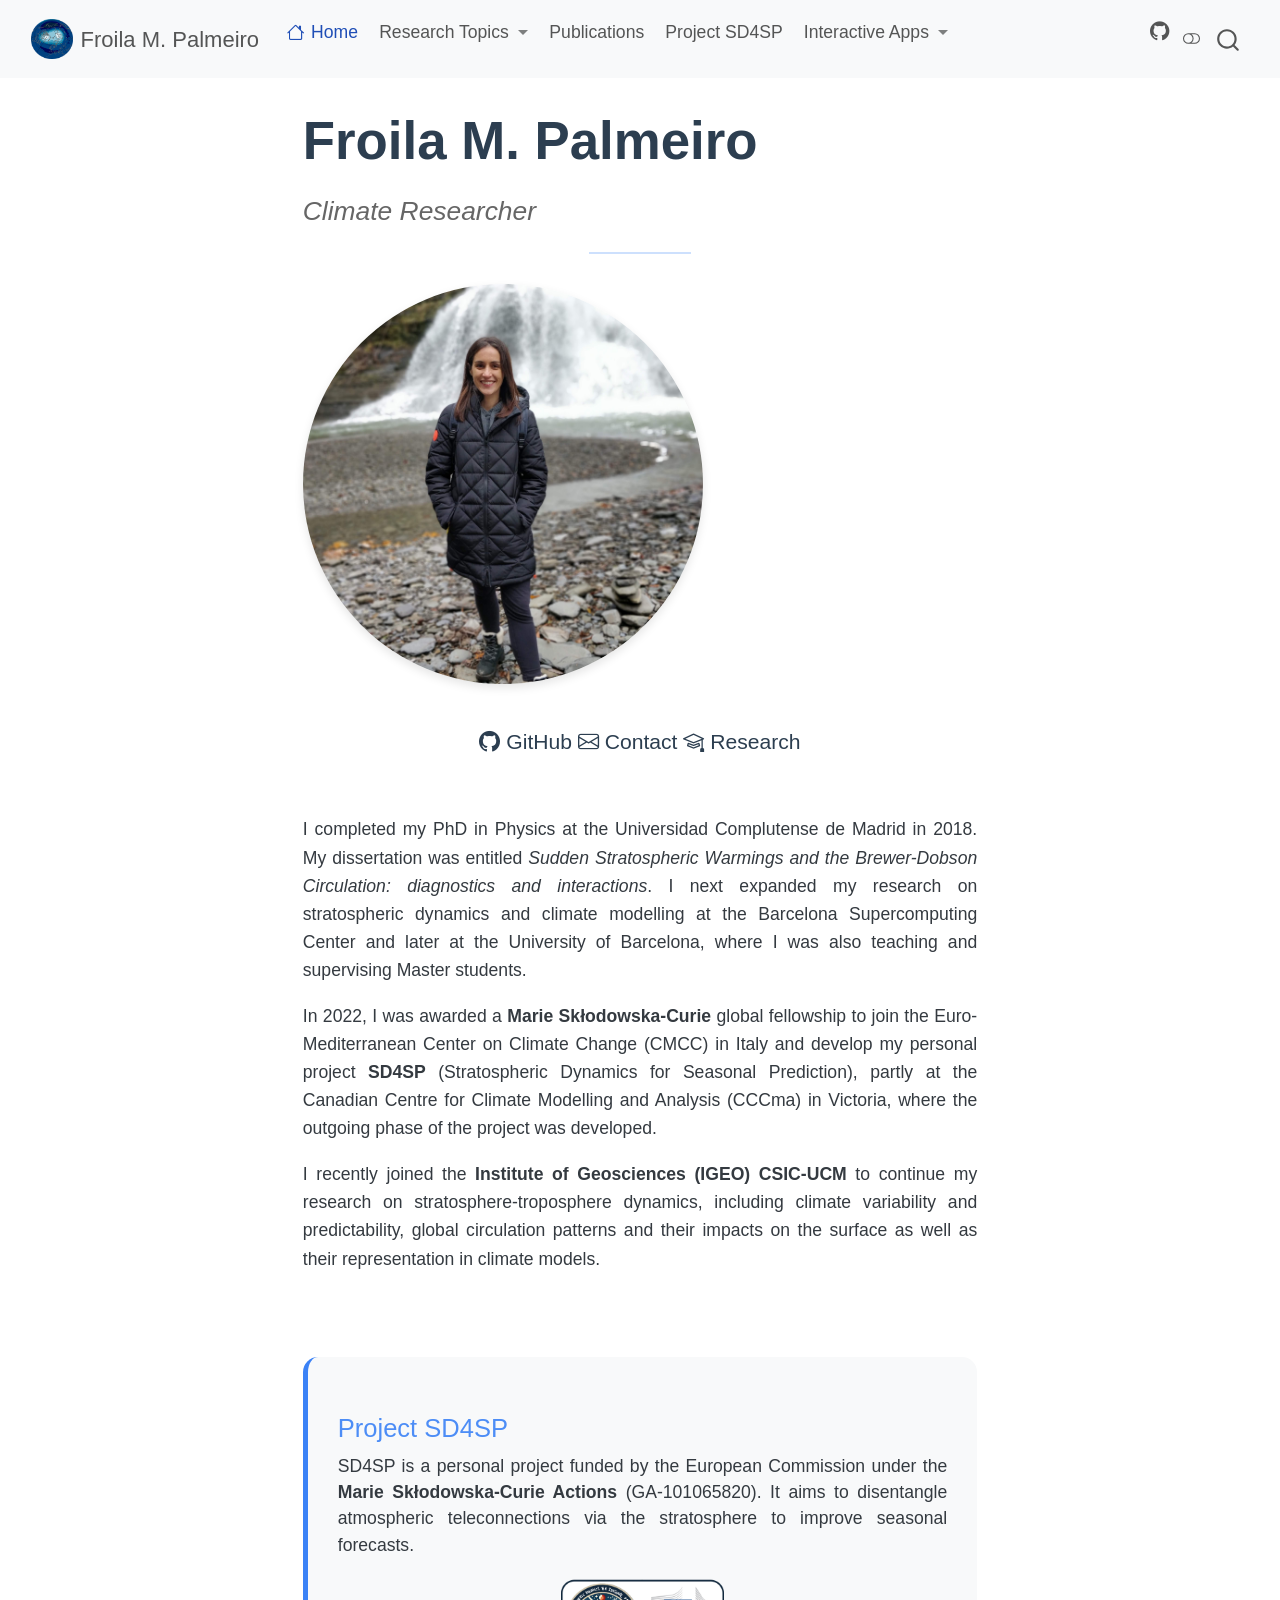
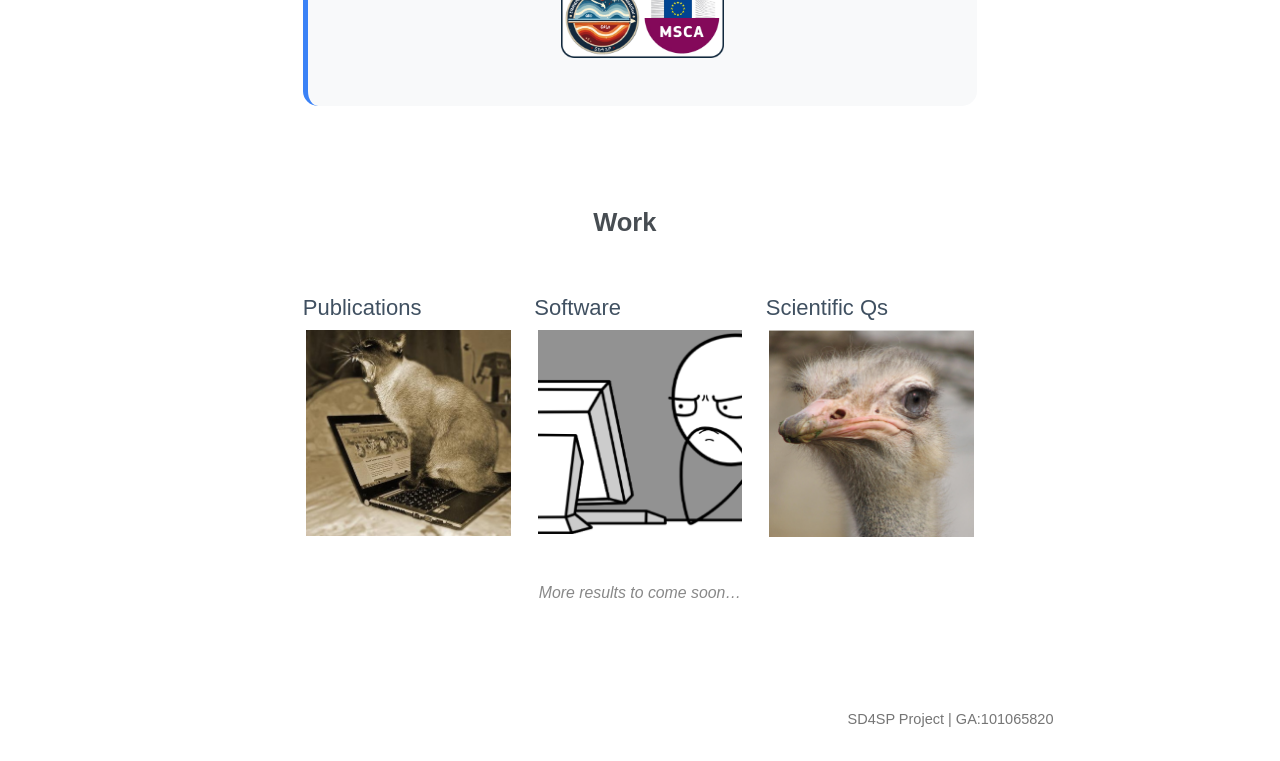
==== commit 3d19af18: "Built site for gh-pages" ====
--- a/index.html
+++ b/index.html
@@ -2,7 +2,7 @@
 <html xmlns="http://www.w3.org/1999/xhtml" lang="en" xml:lang="en"><head>
 
 <meta charset="utf-8">
-<meta name="generator" content="quarto-1.9.38">
+<meta name="generator" content="quarto-1.10.18">
 
 <meta name="viewport" content="width=device-width, initial-scale=1.0, user-scalable=yes">
 
@@ -12,10 +12,13 @@
 /* Default styles provided by pandoc.
 ** See https://pandoc.org/MANUAL.html#variables-for-html for config info.
 */
-code{white-space: pre-wrap;}
 span.smallcaps{font-variant: small-caps;}
-div.columns{display: flex; gap: min(4vw, 1.5em);}
-div.column{flex: auto; overflow-x: auto;}
+div.columns{display: flex; gap: 1.5em;}
+div.column{flex: auto;}
+@media screen {
+div.columns{gap: min(4vw, 1.5em);}
+div.column{overflow-x: auto;}
+}
 div.hanging-indent{margin-left: 1.5em; text-indent: -1.5em;}
 ul.task-list{list-style: none;}
 ul.task-list li input[type="checkbox"] {
@@ -39,14 +42,14 @@
 <script src="site_libs/quarto-html/tippy.umd.min.js"></script>
 <script src="site_libs/quarto-html/anchor.min.js"></script>
 <link href="site_libs/quarto-html/tippy.css" rel="stylesheet">
-<link href="site_libs/quarto-html/quarto-syntax-highlighting-15634bcf2e68342d4ad2dfa704d543f6.css" rel="stylesheet" class="quarto-color-scheme" id="quarto-text-highlighting-styles">
-<link href="site_libs/quarto-html/quarto-syntax-highlighting-dark-0a6b7249c26820e032cb0bd839ff02b1.css" rel="stylesheet" class="quarto-color-scheme quarto-color-alternate" id="quarto-text-highlighting-styles">
-<link href="site_libs/quarto-html/quarto-syntax-highlighting-15634bcf2e68342d4ad2dfa704d543f6.css" rel="stylesheet" class="quarto-color-scheme-extra" id="quarto-text-highlighting-styles">
+<link href="site_libs/quarto-html/quarto-syntax-highlighting-64a204ab8560d761af7679ceaba22944.css" rel="stylesheet" class="quarto-color-scheme" id="quarto-text-highlighting-styles">
+<link href="site_libs/quarto-html/quarto-syntax-highlighting-dark-b85bc7c33db8c58e0ec93c3465666fed.css" rel="stylesheet" class="quarto-color-scheme quarto-color-alternate" id="quarto-text-highlighting-styles">
+<link href="site_libs/quarto-html/quarto-syntax-highlighting-64a204ab8560d761af7679ceaba22944.css" rel="stylesheet" class="quarto-color-scheme-extra" id="quarto-text-highlighting-styles">
 <script src="site_libs/bootstrap/bootstrap.min.js"></script>
 <link href="site_libs/bootstrap/bootstrap-icons.css" rel="stylesheet">
-<link href="site_libs/bootstrap/bootstrap-0a70f3b49c31cb08801c06754d9631f3.min.css" rel="stylesheet" append-hash="true" class="quarto-color-scheme" id="quarto-bootstrap" data-mode="light">
-<link href="site_libs/bootstrap/bootstrap-dark-a2f8dac74f9dfc78e15fa5d719e41140.min.css" rel="stylesheet" append-hash="true" class="quarto-color-scheme quarto-color-alternate" id="quarto-bootstrap" data-mode="dark">
-<link href="site_libs/bootstrap/bootstrap-0a70f3b49c31cb08801c06754d9631f3.min.css" rel="stylesheet" append-hash="true" class="quarto-color-scheme-extra" id="quarto-bootstrap" data-mode="light">
+<link href="site_libs/bootstrap/bootstrap-d3fcaa5347bc70ffbcbdeca7129faf01.min.css" rel="stylesheet" append-hash="true" class="quarto-color-scheme" id="quarto-bootstrap" data-mode="light">
+<link href="site_libs/bootstrap/bootstrap-dark-65e45c2b5ba4dec0566f25e9aecdd802.min.css" rel="stylesheet" append-hash="true" class="quarto-color-scheme quarto-color-alternate" id="quarto-bootstrap" data-mode="dark">
+<link href="site_libs/bootstrap/bootstrap-d3fcaa5347bc70ffbcbdeca7129faf01.min.css" rel="stylesheet" append-hash="true" class="quarto-color-scheme-extra" id="quarto-bootstrap" data-mode="light">
 <script id="quarto-search-options" type="application/json">{
   "location": "navbar",
   "copy-button": false,
--- a/site_libs/quarto-html/quarto-syntax-highlighting-64a204ab8560d761af7679ceaba22944.css
+++ b/site_libs/quarto-html/quarto-syntax-highlighting-64a204ab8560d761af7679ceaba22944.css
@@ -0,0 +1,236 @@
+/* quarto syntax highlight colors */
+:root {
+  --quarto-hl-ot-color: #003B4F;
+  --quarto-hl-at-color: #657422;
+  --quarto-hl-ss-color: #20794D;
+  --quarto-hl-an-color: #5E5E5E;
+  --quarto-hl-fu-color: #4758AB;
+  --quarto-hl-st-color: #20794D;
+  --quarto-hl-cf-color: #003B4F;
+  --quarto-hl-op-color: #5E5E5E;
+  --quarto-hl-er-color: #AD0000;
+  --quarto-hl-bn-color: #AD0000;
+  --quarto-hl-al-color: #AD0000;
+  --quarto-hl-va-color: #111111;
+  --quarto-hl-bu-color: inherit;
+  --quarto-hl-ex-color: inherit;
+  --quarto-hl-pp-color: #AD0000;
+  --quarto-hl-in-color: #5E5E5E;
+  --quarto-hl-vs-color: #20794D;
+  --quarto-hl-wa-color: #5E5E5E;
+  --quarto-hl-do-color: #5E5E5E;
+  --quarto-hl-im-color: #00769E;
+  --quarto-hl-ch-color: #20794D;
+  --quarto-hl-dt-color: #AD0000;
+  --quarto-hl-fl-color: #AD0000;
+  --quarto-hl-co-color: #5E5E5E;
+  --quarto-hl-cv-color: #5E5E5E;
+  --quarto-hl-cn-color: #8f5902;
+  --quarto-hl-sc-color: #5E5E5E;
+  --quarto-hl-dv-color: #AD0000;
+  --quarto-hl-kw-color: #003B4F;
+}
+
+/* other quarto variables */
+:root {
+  --quarto-font-monospace: SFMono-Regular, Menlo, Monaco, Consolas, "Liberation Mono", "Courier New", monospace;
+}
+
+/* syntax highlight based on Pandoc's rules */
+pre > code.sourceCode > span {
+  color: #003B4F;
+}
+
+code.sourceCode > span {
+  color: #003B4F;
+}
+
+div.sourceCode,
+div.sourceCode pre.sourceCode {
+  color: #003B4F;
+}
+
+/* Normal */
+code span {
+  color: #003B4F;
+}
+
+/* Alert */
+code span.al {
+  color: #AD0000;
+  font-style: inherit;
+}
+
+/* Annotation */
+code span.an {
+  color: #5E5E5E;
+  font-style: inherit;
+}
+
+/* Attribute */
+code span.at {
+  color: #657422;
+  font-style: inherit;
+}
+
+/* BaseN */
+code span.bn {
+  color: #AD0000;
+  font-style: inherit;
+}
+
+/* BuiltIn */
+code span.bu {
+  font-style: inherit;
+}
+
+/* ControlFlow */
+code span.cf {
+  color: #003B4F;
+  font-weight: bold;
+  font-style: inherit;
+}
+
+/* Char */
+code span.ch {
+  color: #20794D;
+  font-style: inherit;
+}
+
+/* Constant */
+code span.cn {
+  color: #8f5902;
+  font-style: inherit;
+}
+
+/* Comment */
+code span.co {
+  color: #5E5E5E;
+  font-style: inherit;
+}
+
+/* CommentVar */
+code span.cv {
+  color: #5E5E5E;
+  font-style: italic;
+}
+
+/* Documentation */
+code span.do {
+  color: #5E5E5E;
+  font-style: italic;
+}
+
+/* DataType */
+code span.dt {
+  color: #AD0000;
+  font-style: inherit;
+}
+
+/* DecVal */
+code span.dv {
+  color: #AD0000;
+  font-style: inherit;
+}
+
+/* Error */
+code span.er {
+  color: #AD0000;
+  font-style: inherit;
+}
+
+/* Extension */
+code span.ex {
+  font-style: inherit;
+}
+
+/* Float */
+code span.fl {
+  color: #AD0000;
+  font-style: inherit;
+}
+
+/* Function */
+code span.fu {
+  color: #4758AB;
+  font-style: inherit;
+}
+
+/* Import */
+code span.im {
+  color: #00769E;
+  font-style: inherit;
+}
+
+/* Information */
+code span.in {
+  color: #5E5E5E;
+  font-style: inherit;
+}
+
+/* Keyword */
+code span.kw {
+  color: #003B4F;
+  font-weight: bold;
+  font-style: inherit;
+}
+
+/* Operator */
+code span.op {
+  color: #5E5E5E;
+  font-style: inherit;
+}
+
+/* Other */
+code span.ot {
+  color: #003B4F;
+  font-style: inherit;
+}
+
+/* Preprocessor */
+code span.pp {
+  color: #AD0000;
+  font-style: inherit;
+}
+
+/* SpecialChar */
+code span.sc {
+  color: #5E5E5E;
+  font-style: inherit;
+}
+
+/* SpecialString */
+code span.ss {
+  color: #20794D;
+  font-style: inherit;
+}
+
+/* String */
+code span.st {
+  color: #20794D;
+  font-style: inherit;
+}
+
+/* Variable */
+code span.va {
+  color: #111111;
+  font-style: inherit;
+}
+
+/* VerbatimString */
+code span.vs {
+  color: #20794D;
+  font-style: inherit;
+}
+
+/* Warning */
+code span.wa {
+  color: #5E5E5E;
+  font-style: italic;
+}
+
+.prevent-inlining {
+  content: "</";
+}
+
+/*# sourceMappingURL=9d8d5bb603a83b8298b89080a598c93b.css.map */
--- a/site_libs/quarto-html/quarto-syntax-highlighting-dark-b85bc7c33db8c58e0ec93c3465666fed.css
+++ b/site_libs/quarto-html/quarto-syntax-highlighting-dark-b85bc7c33db8c58e0ec93c3465666fed.css
@@ -0,0 +1,219 @@
+/* quarto syntax highlight colors */
+:root {
+  --quarto-hl-al-color: #f07178;
+  --quarto-hl-an-color: #d4d0ab;
+  --quarto-hl-at-color: #00e0e0;
+  --quarto-hl-bn-color: #d4d0ab;
+  --quarto-hl-bu-color: #abe338;
+  --quarto-hl-ch-color: #abe338;
+  --quarto-hl-co-color: #f8f8f2;
+  --quarto-hl-cv-color: #ffd700;
+  --quarto-hl-cn-color: #ffd700;
+  --quarto-hl-cf-color: #ffa07a;
+  --quarto-hl-dt-color: #ffa07a;
+  --quarto-hl-dv-color: #d4d0ab;
+  --quarto-hl-do-color: #f8f8f2;
+  --quarto-hl-er-color: #f07178;
+  --quarto-hl-ex-color: #00e0e0;
+  --quarto-hl-fl-color: #d4d0ab;
+  --quarto-hl-fu-color: #ffa07a;
+  --quarto-hl-im-color: #abe338;
+  --quarto-hl-in-color: #d4d0ab;
+  --quarto-hl-kw-color: #ffa07a;
+  --quarto-hl-op-color: #ffa07a;
+  --quarto-hl-ot-color: #00e0e0;
+  --quarto-hl-pp-color: #dcc6e0;
+  --quarto-hl-re-color: #00e0e0;
+  --quarto-hl-sc-color: #abe338;
+  --quarto-hl-ss-color: #abe338;
+  --quarto-hl-st-color: #abe338;
+  --quarto-hl-va-color: #00e0e0;
+  --quarto-hl-vs-color: #abe338;
+  --quarto-hl-wa-color: #dcc6e0;
+}
+
+/* other quarto variables */
+:root {
+  --quarto-font-monospace: SFMono-Regular, Menlo, Monaco, Consolas, "Liberation Mono", "Courier New", monospace;
+}
+
+/* syntax highlight based on Pandoc's rules */
+pre > code.sourceCode > span {
+  color: #f8f8f2;
+}
+
+code.sourceCode > span {
+  color: #f8f8f2;
+}
+
+div.sourceCode,
+div.sourceCode pre.sourceCode {
+  color: #f8f8f2;
+}
+
+/* Normal */
+code span {
+  color: #f8f8f2;
+}
+
+/* Alert */
+code span.al {
+  color: #f07178;
+}
+
+/* Annotation */
+code span.an {
+  color: #d4d0ab;
+}
+
+/* Attribute */
+code span.at {
+  color: #00e0e0;
+}
+
+/* BaseN */
+code span.bn {
+  color: #d4d0ab;
+}
+
+/* BuiltIn */
+code span.bu {
+  color: #abe338;
+}
+
+/* ControlFlow */
+code span.cf {
+  font-weight: bold;
+  color: #ffa07a;
+}
+
+/* Char */
+code span.ch {
+  color: #abe338;
+}
+
+/* Constant */
+code span.cn {
+  color: #ffd700;
+}
+
+/* Comment */
+code span.co {
+  font-style: italic;
+  color: #f8f8f2;
+}
+
+/* CommentVar */
+code span.cv {
+  color: #ffd700;
+}
+
+/* Documentation */
+code span.do {
+  color: #f8f8f2;
+}
+
+/* DataType */
+code span.dt {
+  color: #ffa07a;
+}
+
+/* DecVal */
+code span.dv {
+  color: #d4d0ab;
+}
+
+/* Error */
+code span.er {
+  color: #f07178;
+  text-decoration: underline;
+}
+
+/* Extension */
+code span.ex {
+  font-weight: bold;
+  color: #00e0e0;
+}
+
+/* Float */
+code span.fl {
+  color: #d4d0ab;
+}
+
+/* Function */
+code span.fu {
+  color: #ffa07a;
+}
+
+/* Import */
+code span.im {
+  color: #abe338;
+}
+
+/* Information */
+code span.in {
+  color: #d4d0ab;
+}
+
+/* Keyword */
+code span.kw {
+  font-weight: bold;
+  color: #ffa07a;
+}
+
+/* Operator */
+code span.op {
+  color: #ffa07a;
+}
+
+/* Other */
+code span.ot {
+  color: #00e0e0;
+}
+
+/* Preprocessor */
+code span.pp {
+  color: #dcc6e0;
+}
+
+/* RegionMarker */
+code span.re {
+  background-color: #f8f8f2;
+  color: #00e0e0;
+}
+
+/* SpecialChar */
+code span.sc {
+  color: #abe338;
+}
+
+/* SpecialString */
+code span.ss {
+  color: #abe338;
+}
+
+/* String */
+code span.st {
+  color: #abe338;
+}
+
+/* Variable */
+code span.va {
+  color: #00e0e0;
+}
+
+/* VerbatimString */
+code span.vs {
+  color: #abe338;
+}
+
+/* Warning */
+code span.wa {
+  color: #dcc6e0;
+}
+
+.prevent-inlining {
+  content: "</";
+}
+
+/*# sourceMappingURL=4ed8f1090dec6531da29ab00902aa718.css.map */
--- a/site_libs/quarto-html/quarto-syntax-highlighting-64a204ab8560d761af7679ceaba22944.css
+++ b/site_libs/quarto-html/quarto-syntax-highlighting-64a204ab8560d761af7679ceaba22944.css
@@ -0,0 +1,236 @@
+/* quarto syntax highlight colors */
+:root {
+  --quarto-hl-ot-color: #003B4F;
+  --quarto-hl-at-color: #657422;
+  --quarto-hl-ss-color: #20794D;
+  --quarto-hl-an-color: #5E5E5E;
+  --quarto-hl-fu-color: #4758AB;
+  --quarto-hl-st-color: #20794D;
+  --quarto-hl-cf-color: #003B4F;
+  --quarto-hl-op-color: #5E5E5E;
+  --quarto-hl-er-color: #AD0000;
+  --quarto-hl-bn-color: #AD0000;
+  --quarto-hl-al-color: #AD0000;
+  --quarto-hl-va-color: #111111;
+  --quarto-hl-bu-color: inherit;
+  --quarto-hl-ex-color: inherit;
+  --quarto-hl-pp-color: #AD0000;
+  --quarto-hl-in-color: #5E5E5E;
+  --quarto-hl-vs-color: #20794D;
+  --quarto-hl-wa-color: #5E5E5E;
+  --quarto-hl-do-color: #5E5E5E;
+  --quarto-hl-im-color: #00769E;
+  --quarto-hl-ch-color: #20794D;
+  --quarto-hl-dt-color: #AD0000;
+  --quarto-hl-fl-color: #AD0000;
+  --quarto-hl-co-color: #5E5E5E;
+  --quarto-hl-cv-color: #5E5E5E;
+  --quarto-hl-cn-color: #8f5902;
+  --quarto-hl-sc-color: #5E5E5E;
+  --quarto-hl-dv-color: #AD0000;
+  --quarto-hl-kw-color: #003B4F;
+}
+
+/* other quarto variables */
+:root {
+  --quarto-font-monospace: SFMono-Regular, Menlo, Monaco, Consolas, "Liberation Mono", "Courier New", monospace;
+}
+
+/* syntax highlight based on Pandoc's rules */
+pre > code.sourceCode > span {
+  color: #003B4F;
+}
+
+code.sourceCode > span {
+  color: #003B4F;
+}
+
+div.sourceCode,
+div.sourceCode pre.sourceCode {
+  color: #003B4F;
+}
+
+/* Normal */
+code span {
+  color: #003B4F;
+}
+
+/* Alert */
+code span.al {
+  color: #AD0000;
+  font-style: inherit;
+}
+
+/* Annotation */
+code span.an {
+  color: #5E5E5E;
+  font-style: inherit;
+}
+
+/* Attribute */
+code span.at {
+  color: #657422;
+  font-style: inherit;
+}
+
+/* BaseN */
+code span.bn {
+  color: #AD0000;
+  font-style: inherit;
+}
+
+/* BuiltIn */
+code span.bu {
+  font-style: inherit;
+}
+
+/* ControlFlow */
+code span.cf {
+  color: #003B4F;
+  font-weight: bold;
+  font-style: inherit;
+}
+
+/* Char */
+code span.ch {
+  color: #20794D;
+  font-style: inherit;
+}
+
+/* Constant */
+code span.cn {
+  color: #8f5902;
+  font-style: inherit;
+}
+
+/* Comment */
+code span.co {
+  color: #5E5E5E;
+  font-style: inherit;
+}
+
+/* CommentVar */
+code span.cv {
+  color: #5E5E5E;
+  font-style: italic;
+}
+
+/* Documentation */
+code span.do {
+  color: #5E5E5E;
+  font-style: italic;
+}
+
+/* DataType */
+code span.dt {
+  color: #AD0000;
+  font-style: inherit;
+}
+
+/* DecVal */
+code span.dv {
+  color: #AD0000;
+  font-style: inherit;
+}
+
+/* Error */
+code span.er {
+  color: #AD0000;
+  font-style: inherit;
+}
+
+/* Extension */
+code span.ex {
+  font-style: inherit;
+}
+
+/* Float */
+code span.fl {
+  color: #AD0000;
+  font-style: inherit;
+}
+
+/* Function */
+code span.fu {
+  color: #4758AB;
+  font-style: inherit;
+}
+
+/* Import */
+code span.im {
+  color: #00769E;
+  font-style: inherit;
+}
+
+/* Information */
+code span.in {
+  color: #5E5E5E;
+  font-style: inherit;
+}
+
+/* Keyword */
+code span.kw {
+  color: #003B4F;
+  font-weight: bold;
+  font-style: inherit;
+}
+
+/* Operator */
+code span.op {
+  color: #5E5E5E;
+  font-style: inherit;
+}
+
+/* Other */
+code span.ot {
+  color: #003B4F;
+  font-style: inherit;
+}
+
+/* Preprocessor */
+code span.pp {
+  color: #AD0000;
+  font-style: inherit;
+}
+
+/* SpecialChar */
+code span.sc {
+  color: #5E5E5E;
+  font-style: inherit;
+}
+
+/* SpecialString */
+code span.ss {
+  color: #20794D;
+  font-style: inherit;
+}
+
+/* String */
+code span.st {
+  color: #20794D;
+  font-style: inherit;
+}
+
+/* Variable */
+code span.va {
+  color: #111111;
+  font-style: inherit;
+}
+
+/* VerbatimString */
+code span.vs {
+  color: #20794D;
+  font-style: inherit;
+}
+
+/* Warning */
+code span.wa {
+  color: #5E5E5E;
+  font-style: italic;
+}
+
+.prevent-inlining {
+  content: "</";
+}
+
+/*# sourceMappingURL=9d8d5bb603a83b8298b89080a598c93b.css.map */
